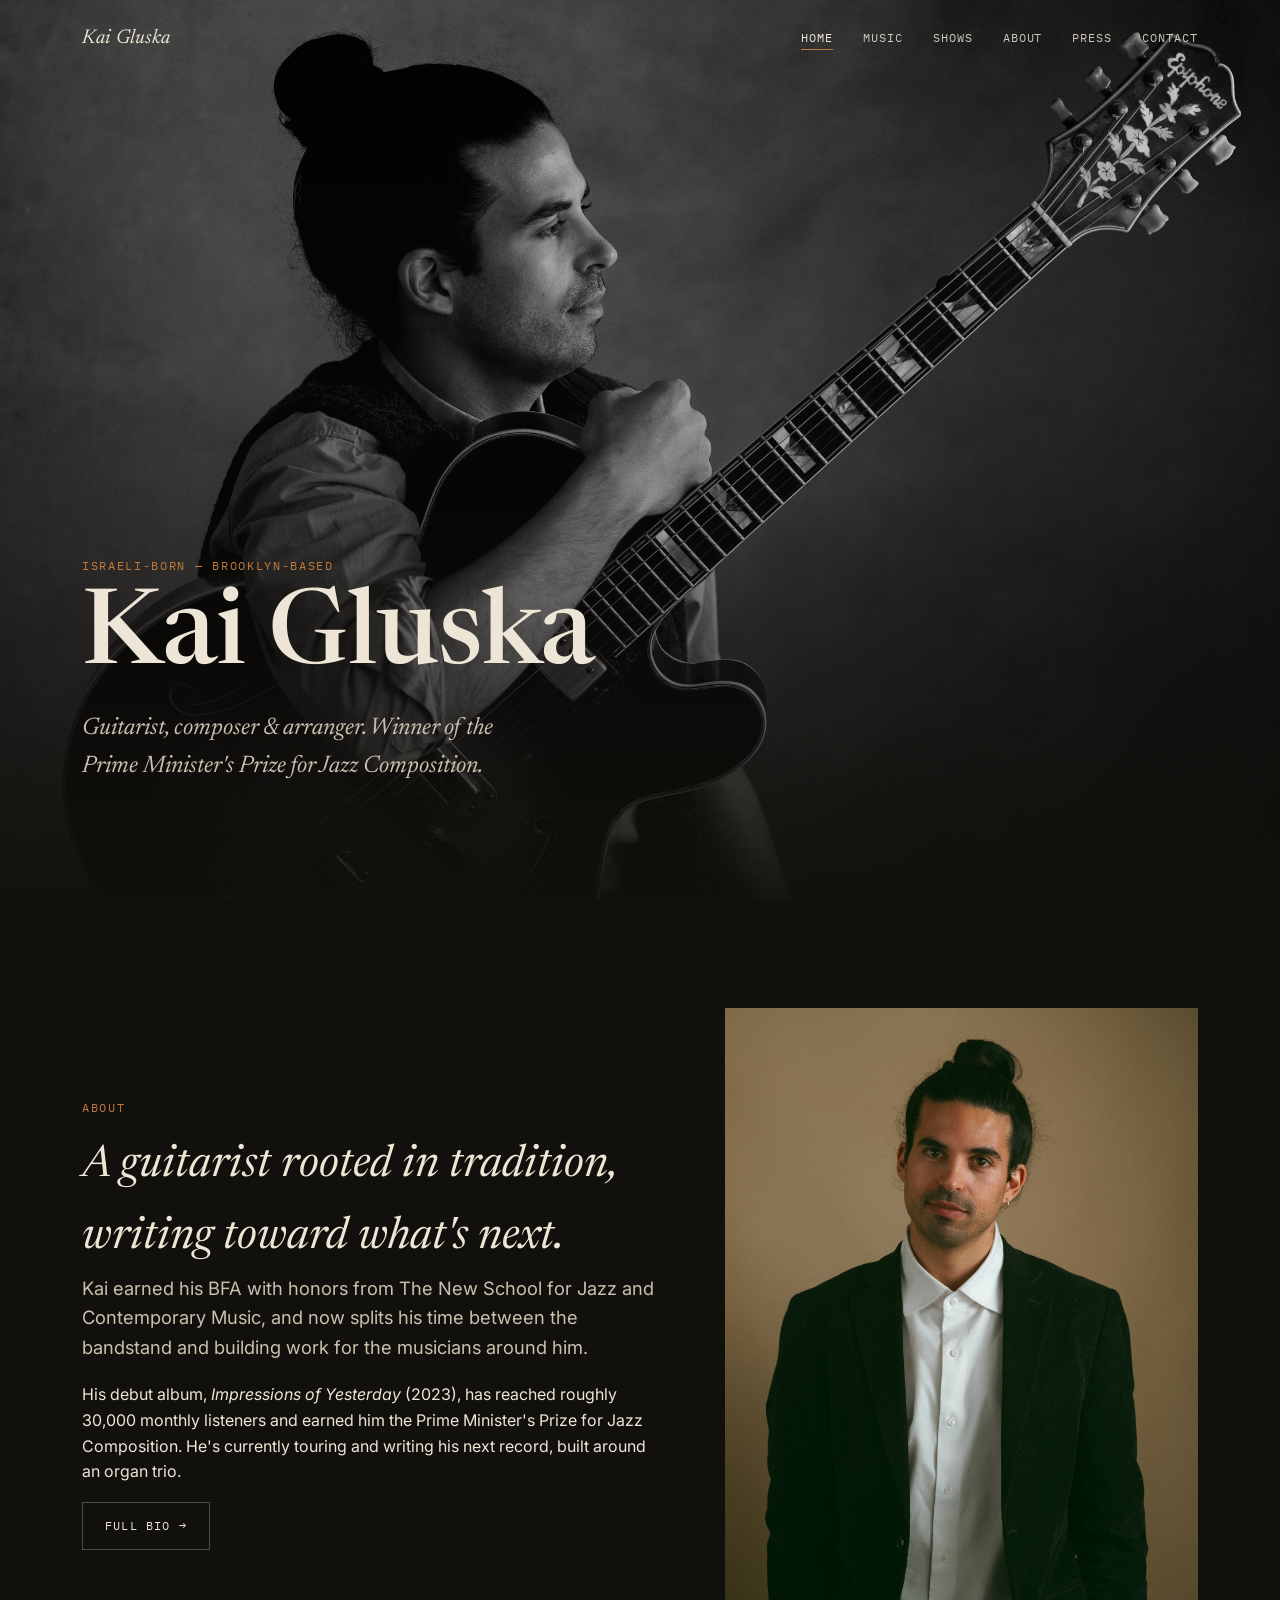
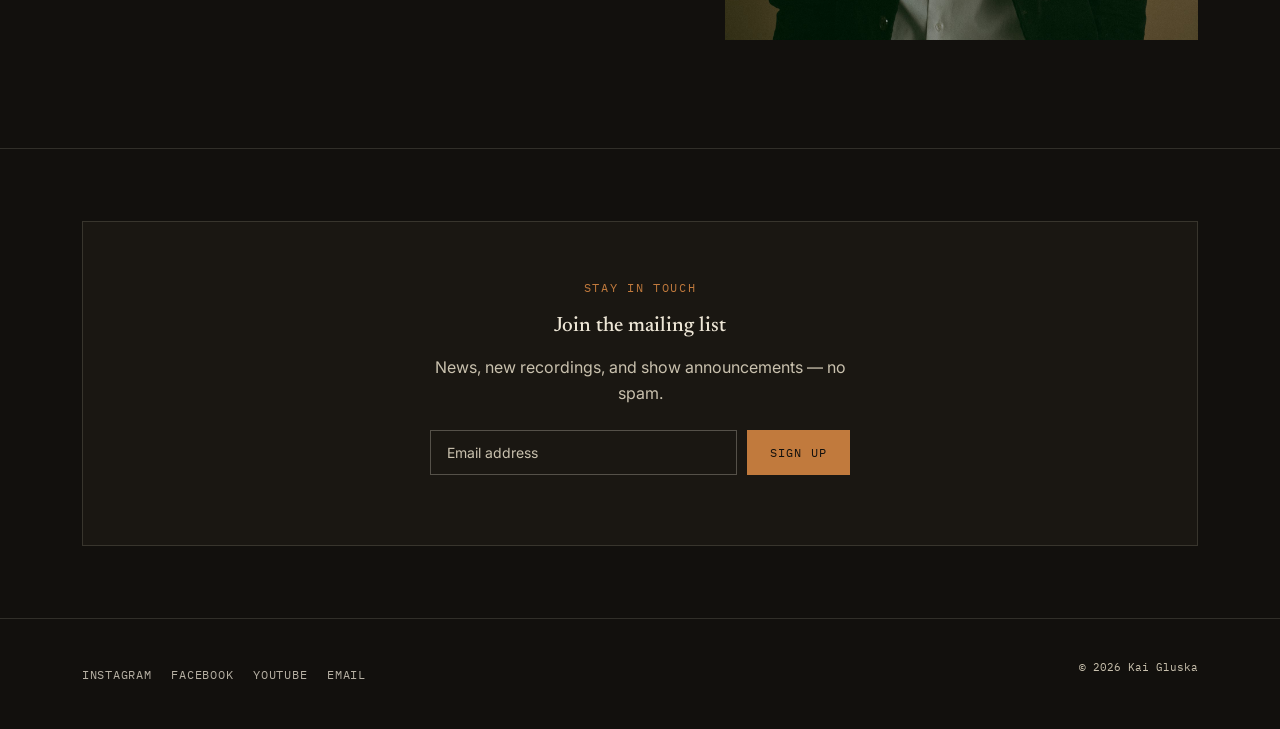
==== index.html @ 4d030dea "Add files via upload" ====
<!DOCTYPE html>
<html lang="en">
<head>
<meta charset="UTF-8">
<meta name="viewport" content="width=device-width, initial-scale=1">
<title>Kai Gluska — Guitarist, Composer &amp; Arranger</title>
<meta name="description" content="Kai Gluska is an Israeli-born, Brooklyn-based guitarist, composer and arranger. Debut album Impressions of Yesterday, winner of the Prime Minister's Prize for Jazz Composition.">
<meta property="og:title" content="Kai Gluska">
<meta property="og:type" content="website">
<link rel="preconnect" href="https://fonts.googleapis.com">
<link rel="preconnect" href="https://fonts.gstatic.com" crossorigin>
<link href="https://fonts.googleapis.com/css2?family=Newsreader:ital,wght@0,400;0,500;1,400;1,500&family=Inter:wght@400;500;600;700&family=IBM+Plex+Mono:wght@400;500&display=swap" rel="stylesheet">
<link rel="stylesheet" href="css/style.css">
</head>
<body>

<header class="site-header">
  <div class="wrap">
    <a class="brand" href="index.html">Kai Gluska</a>
    <button class="nav-toggle" aria-expanded="false">Menu</button>
    <ul class="nav-links">
      <li><a href="index.html" class="active">Home</a></li>
      <li><a href="music.html">Music</a></li>
      <li><a href="shows.html">Shows</a></li>
      <li><a href="about.html">About</a></li>
      <li><a href="press.html">Press</a></li>
      <li><a href="contact.html">Contact</a></li>
    </ul>
  </div>
</header>

<div class="hero">
  <img src="images/hero-profile-bw.jpg" alt="Kai Gluska holding an archtop guitar, in profile">
  <div class="hero-content wrap">
    <p class="eyebrow">Israeli-born — Brooklyn-based</p>
    <h1>Kai Gluska</h1>
    <p class="role">Guitarist, composer &amp; arranger. Winner of the Prime Minister's Prize for Jazz Composition.</p>
  </div>
</div>

<section>
  <div class="wrap grid-2">
    <div>
      <p class="eyebrow">About</p>
      <h2>A guitarist rooted in tradition,<br>writing toward what's next.</h2>
      <p class="lead">Kai earned his BFA with honors from The New School for Jazz and Contemporary Music, and now splits his time between the bandstand and building work for the musicians around him.</p>
      <p>His debut album, <em>Impressions of Yesterday</em> (2023), has reached roughly 30,000 monthly listeners and earned him the Prime Minister's Prize for Jazz Composition. He's currently touring and writing his next record, built around an organ trio.</p>
      <a class="btn" href="about.html">Full bio →</a>
    </div>
    <div class="frame">
      <img src="images/blazer-portrait-color.jpg" alt="Kai Gluska portrait">
    </div>
  </div>
</section>

<hr class="rule">

<section class="tight">
  <div class="wrap">
    <div class="mail-block">
      <p class="eyebrow">Stay in touch</p>
      <h3>Join the mailing list</h3>
      <p style="max-width:44ch;margin:12px auto 0;color:var(--parchment-dim);">News, new recordings, and show announcements — no spam.</p>
      <form class="mail-form">
        <input type="email" placeholder="Email address" required aria-label="Email address">
        <button class="btn solid" type="submit">Sign up</button>
      </form>
      <p class="mail-status" style="margin-top:14px;font-family:var(--mono);font-size:12px;color:var(--brass);"></p>
    </div>
  </div>
</section>

<footer class="site-footer">
  <div class="wrap">
    <ul class="social-links">
      <li><a href="https://www.instagram.com/kaigluska/" target="_blank" rel="noopener">Instagram</a></li>
      <li><a href="https://www.facebook.com/kaygluskamusicpage" target="_blank" rel="noopener">Facebook</a></li>
      <li><a href="https://www.youtube.com/@kaigluska" target="_blank" rel="noopener">YouTube</a></li>
      <li><a href="mailto:kaygluska@gmail.com">Email</a></li>
    </ul>
    <p class="copyright">© 2026 Kai Gluska</p>
  </div>
</footer>

<script src="js/main.js"></script>
</body>
</html>
---- css/style.css ----
/* Kai Gluska — site styles
   Type: Newsreader (display) / Inter (body) / IBM Plex Mono (utility)
   Palette: ink #12100D, parchment #EDE6D6, copper #C17A3D, ember #8C3229, brass #A68A5B
*/

:root {
  --ink: #12100d;
  --ink-2: #1a1712;
  --ink-3: #221e17;
  --parchment: #ede6d6;
  --parchment-dim: #c9c1ae;
  --copper: #c17a3d;
  --ember: #8c3229;
  --brass: #a68a5b;
  --line: rgba(237, 230, 214, 0.14);
  --line-strong: rgba(237, 230, 214, 0.28);

  --display: "Newsreader", ui-serif, Georgia, serif;
  --body: "Inter", ui-sans-serif, system-ui, sans-serif;
  --mono: "IBM Plex Mono", ui-monospace, monospace;

  --maxw: 1180px;
}

* { box-sizing: border-box; }

html { scroll-behavior: smooth; }

body {
  margin: 0;
  background: var(--ink);
  color: var(--parchment);
  font-family: var(--body);
  font-size: 16px;
  line-height: 1.6;
  -webkit-font-smoothing: antialiased;
}

img { max-width: 100%; display: block; }

a { color: inherit; text-decoration: none; }

.wrap {
  max-width: var(--maxw);
  margin: 0 auto;
  padding: 0 32px;
}

.eyebrow {
  font-family: var(--mono);
  font-size: 12px;
  letter-spacing: 0.14em;
  text-transform: uppercase;
  color: var(--copper);
}

h1, h2, h3 {
  font-family: var(--display);
  font-weight: 500;
  margin: 0;
  color: var(--parchment);
}

h1 { font-size: clamp(3rem, 9vw, 6.5rem); line-height: 0.98; letter-spacing: -0.01em; }
h2 { font-size: clamp(1.9rem, 4vw, 2.8rem); font-style: italic; font-weight: 400; }
h3 { font-size: 1.3rem; }

p { margin: 0 0 1.1em; color: var(--parchment); }
p.lead { font-size: 1.15rem; color: var(--parchment-dim); }

::selection { background: var(--copper); color: var(--ink); }

/* Focus visibility */
a:focus-visible, button:focus-visible, input:focus-visible {
  outline: 2px solid var(--copper);
  outline-offset: 3px;
}

/* ---------- Header / Nav ---------- */
.site-header {
  position: fixed;
  top: 0; left: 0; right: 0;
  z-index: 50;
  padding: 22px 0;
  transition: background 0.3s ease, border-color 0.3s ease, padding 0.3s ease;
  border-bottom: 1px solid transparent;
}
.site-header.solid {
  background: rgba(18, 16, 13, 0.92);
  backdrop-filter: blur(6px);
  border-bottom: 1px solid var(--line);
  padding: 14px 0;
}
.site-header .wrap {
  display: flex;
  align-items: center;
  justify-content: space-between;
  gap: 24px;
}
.brand {
  font-family: var(--display);
  font-style: italic;
  font-size: 1.25rem;
  letter-spacing: 0.01em;
}
.nav-links {
  display: flex;
  gap: 30px;
  list-style: none;
  margin: 0; padding: 0;
  font-family: var(--mono);
  font-size: 12px;
  letter-spacing: 0.08em;
  text-transform: uppercase;
}
.nav-links a { padding-bottom: 4px; border-bottom: 1px solid transparent; opacity: 0.85; }
.nav-links a:hover, .nav-links a.active { border-bottom-color: var(--copper); opacity: 1; }
.nav-toggle { display: none; }

@media (max-width: 760px) {
  .nav-links {
    position: fixed;
    top: 0; right: 0; bottom: 0;
    width: 78vw;
    max-width: 320px;
    background: var(--ink-2);
    border-left: 1px solid var(--line);
    flex-direction: column;
    gap: 26px;
    padding: 100px 32px 32px;
    transform: translateX(100%);
    transition: transform 0.35s ease;
  }
  .nav-links.open { transform: translateX(0); }
  .nav-toggle {
    display: block;
    background: none;
    border: 1px solid var(--line-strong);
    color: var(--parchment);
    font-family: var(--mono);
    font-size: 11px;
    letter-spacing: 0.1em;
    padding: 8px 12px;
    z-index: 60;
    position: relative;
  }
}

/* ---------- Hero ---------- */
.hero {
  position: relative;
  min-height: 100vh;
  display: flex;
  align-items: flex-end;
  overflow: hidden;
}
.hero img {
  position: absolute;
  inset: 0;
  width: 100%; height: 100%;
  object-fit: cover;
  object-position: center 22%;
  filter: grayscale(0.15) contrast(1.05);
}
.hero::after {
  content: "";
  position: absolute; inset: 0;
  background: linear-gradient(180deg, rgba(18,16,13,0.15) 0%, rgba(18,16,13,0.35) 55%, rgba(18,16,13,0.96) 100%);
}
.hero-content {
  position: relative;
  z-index: 2;
  width: 100%;
  padding-bottom: 88px;
}
.hero h1 { margin-top: 14px; }
.hero .role {
  font-family: var(--display);
  font-style: italic;
  font-size: clamp(1.1rem, 2.2vw, 1.5rem);
  color: var(--parchment-dim);
  margin-top: 18px;
  max-width: 34ch;
}

/* Pluck divider (signature element, used once) */
.string-divider {
  width: min(600px, 70vw);
  height: 26px;
  margin-top: 18px;
  overflow: visible;
}
.string-divider path {
  fill: none;
  stroke: var(--copper);
  stroke-width: 2;
}
.string-divider.static path { d: path("M0,13 L600,13"); }

/* ---------- Sections ---------- */
section { padding: 108px 0; }
section.tight { padding: 72px 0; }
.section-head { margin-bottom: 48px; }
.section-head .eyebrow { margin-bottom: 10px; }

.rule {
  border: none;
  border-top: 1px solid var(--line);
  margin: 0;
}

.grid-2 {
  display: grid;
  grid-template-columns: 1.1fr 0.9fr;
  gap: 64px;
  align-items: center;
}
@media (max-width: 860px) {
  .grid-2 { grid-template-columns: 1fr; gap: 36px; }
}

.frame { overflow: hidden; }
.frame img { width: 100%; height: 100%; object-fit: cover; }

.btn {
  display: inline-flex;
  align-items: center;
  gap: 10px;
  font-family: var(--mono);
  font-size: 12px;
  letter-spacing: 0.1em;
  text-transform: uppercase;
  border: 1px solid var(--line-strong);
  padding: 13px 22px;
  transition: border-color 0.2s ease, background 0.2s ease;
}
.btn:hover { border-color: var(--copper); background: rgba(193, 122, 61, 0.08); }
.btn.solid {
  background: var(--copper);
  color: var(--ink);
  border-color: var(--copper);
}
.btn.solid:hover { background: #d6924f; }

/* ---------- Dates list ---------- */
.dates-list { list-style: none; margin: 0; padding: 0; }
.date-row {
  display: grid;
  grid-template-columns: 120px 1fr auto;
  gap: 24px;
  align-items: center;
  padding: 22px 0;
  border-bottom: 1px solid var(--line);
}
.date-row:first-child { border-top: 1px solid var(--line); }
.date-row .d {
  font-family: var(--mono);
  font-size: 13px;
  color: var(--copper);
  letter-spacing: 0.04em;
}
.date-row .venue { font-family: var(--display); font-size: 1.15rem; }
.date-row .city { color: var(--parchment-dim); font-size: 0.92rem; }
@media (max-width: 620px) {
  .date-row { grid-template-columns: 1fr; gap: 6px; }
}

.empty-state {
  border: 1px dashed var(--line-strong);
  padding: 48px 32px;
  text-align: center;
}
.empty-state p { color: var(--parchment-dim); margin: 0 0 18px; }

/* ---------- Press ---------- */
.press-list { list-style: none; margin: 0; padding: 0; }
.press-item {
  display: grid;
  grid-template-columns: 100px 160px 1fr;
  gap: 20px;
  align-items: center;
  padding: 22px 0;
  border-bottom: 1px solid var(--line);
}
.press-item:first-child { border-top: 1px solid var(--line); }
.press-thumb {
  width: 100px;
  height: 100px;
  overflow: hidden;
  background: var(--ink-2);
  border: 1px solid var(--line);
  flex-shrink: 0;
}
.press-thumb img { width: 100%; height: 100%; object-fit: cover; }
.press-item .outlet {
  font-family: var(--mono);
  font-size: 12px;
  letter-spacing: 0.08em;
  text-transform: uppercase;
  color: var(--brass);
}
.press-item .desc a { border-bottom: 1px solid var(--line-strong); }
.press-item .desc a:hover { border-color: var(--copper); color: var(--copper); }
@media (max-width: 620px) {
  .press-item { grid-template-columns: 76px 1fr; grid-template-areas: "thumb outlet" "thumb desc"; }
  .press-item .press-thumb { grid-area: thumb; width: 76px; height: 76px; }
  .press-item .outlet { grid-area: outlet; }
  .press-item .desc { grid-area: desc; }
}

/* ---------- Video grid (Watch) ---------- */
.video-row {
  display: grid;
  grid-template-columns: repeat(2, 1fr);
  gap: 20px;
}
.video-short-wrap {
  margin-top: 20px;
  max-width: 280px;
}
.video-frame {
  position: relative;
  width: 100%;
  overflow: hidden;
  background: var(--ink-2);
  border: 1px solid var(--line);
}
.video-frame.landscape { aspect-ratio: 16 / 9; }
.video-frame.portrait { aspect-ratio: 9 / 16; }
.video-frame iframe {
  position: absolute;
  inset: 0;
  width: 100%;
  height: 100%;
  border: 0;
}
@media (max-width: 620px) {
  .video-row { grid-template-columns: 1fr; }
}

/* ---------- Gallery strip ---------- */
.gallery-strip {
  display: grid;
  grid-template-columns: repeat(4, 1fr);
  gap: 4px;
}
.gallery-strip .frame { aspect-ratio: 3/4; }
@media (max-width: 760px) {
  .gallery-strip { grid-template-columns: repeat(2, 1fr); }
}

/* ---------- Mailing list ---------- */
.mail-block {
  background: var(--ink-2);
  border: 1px solid var(--line);
  padding: 56px 40px;
  text-align: center;
}
.mail-form {
  display: flex;
  gap: 10px;
  max-width: 420px;
  margin: 24px auto 0;
}
.mail-form input {
  flex: 1;
  background: transparent;
  border: 1px solid var(--line-strong);
  color: var(--parchment);
  padding: 13px 16px;
  font-family: var(--body);
  font-size: 14px;
}
.mail-form input::placeholder { color: var(--parchment-dim); }
@media (max-width: 480px) {
  .mail-form { flex-direction: column; }
}

/* ---------- Footer ---------- */
.site-footer {
  border-top: 1px solid var(--line);
  padding: 40px 0;
}
.site-footer .wrap {
  display: flex;
  align-items: center;
  justify-content: space-between;
  gap: 20px;
  flex-wrap: wrap;
}
.social-links {
  display: flex;
  gap: 20px;
  list-style: none;
  margin: 0; padding: 0;
  font-family: var(--mono);
  font-size: 12px;
  letter-spacing: 0.06em;
  text-transform: uppercase;
}
.social-links a { opacity: 0.75; }
.social-links a:hover { opacity: 1; color: var(--copper); }
.copyright { font-family: var(--mono); font-size: 11px; color: var(--parchment-dim); }

/* ---------- Page hero (non-home) ---------- */
.page-hero {
  position: relative;
  height: 62vh;
  min-height: 420px;
  display: flex;
  align-items: flex-end;
  margin-top: 0;
  overflow: hidden;
}
.page-hero img {
  position: absolute; inset: 0;
  width: 100%; height: 100%;
  object-fit: cover;
  filter: grayscale(0.1) contrast(1.05);
}
.page-hero::after {
  content: "";
  position: absolute; inset: 0;
  background: linear-gradient(180deg, rgba(18,16,13,0.2) 0%, rgba(18,16,13,0.9) 100%);
}
.page-hero .wrap { position: relative; z-index: 2; padding-bottom: 56px; }

.content-block { max-width: 68ch; }
.content-block p.lead { font-size: 1.25rem; font-family: var(--display); font-style: italic; color: var(--parchment); }

@media (prefers-reduced-motion: reduce) {
  html { scroll-behavior: auto; }
}
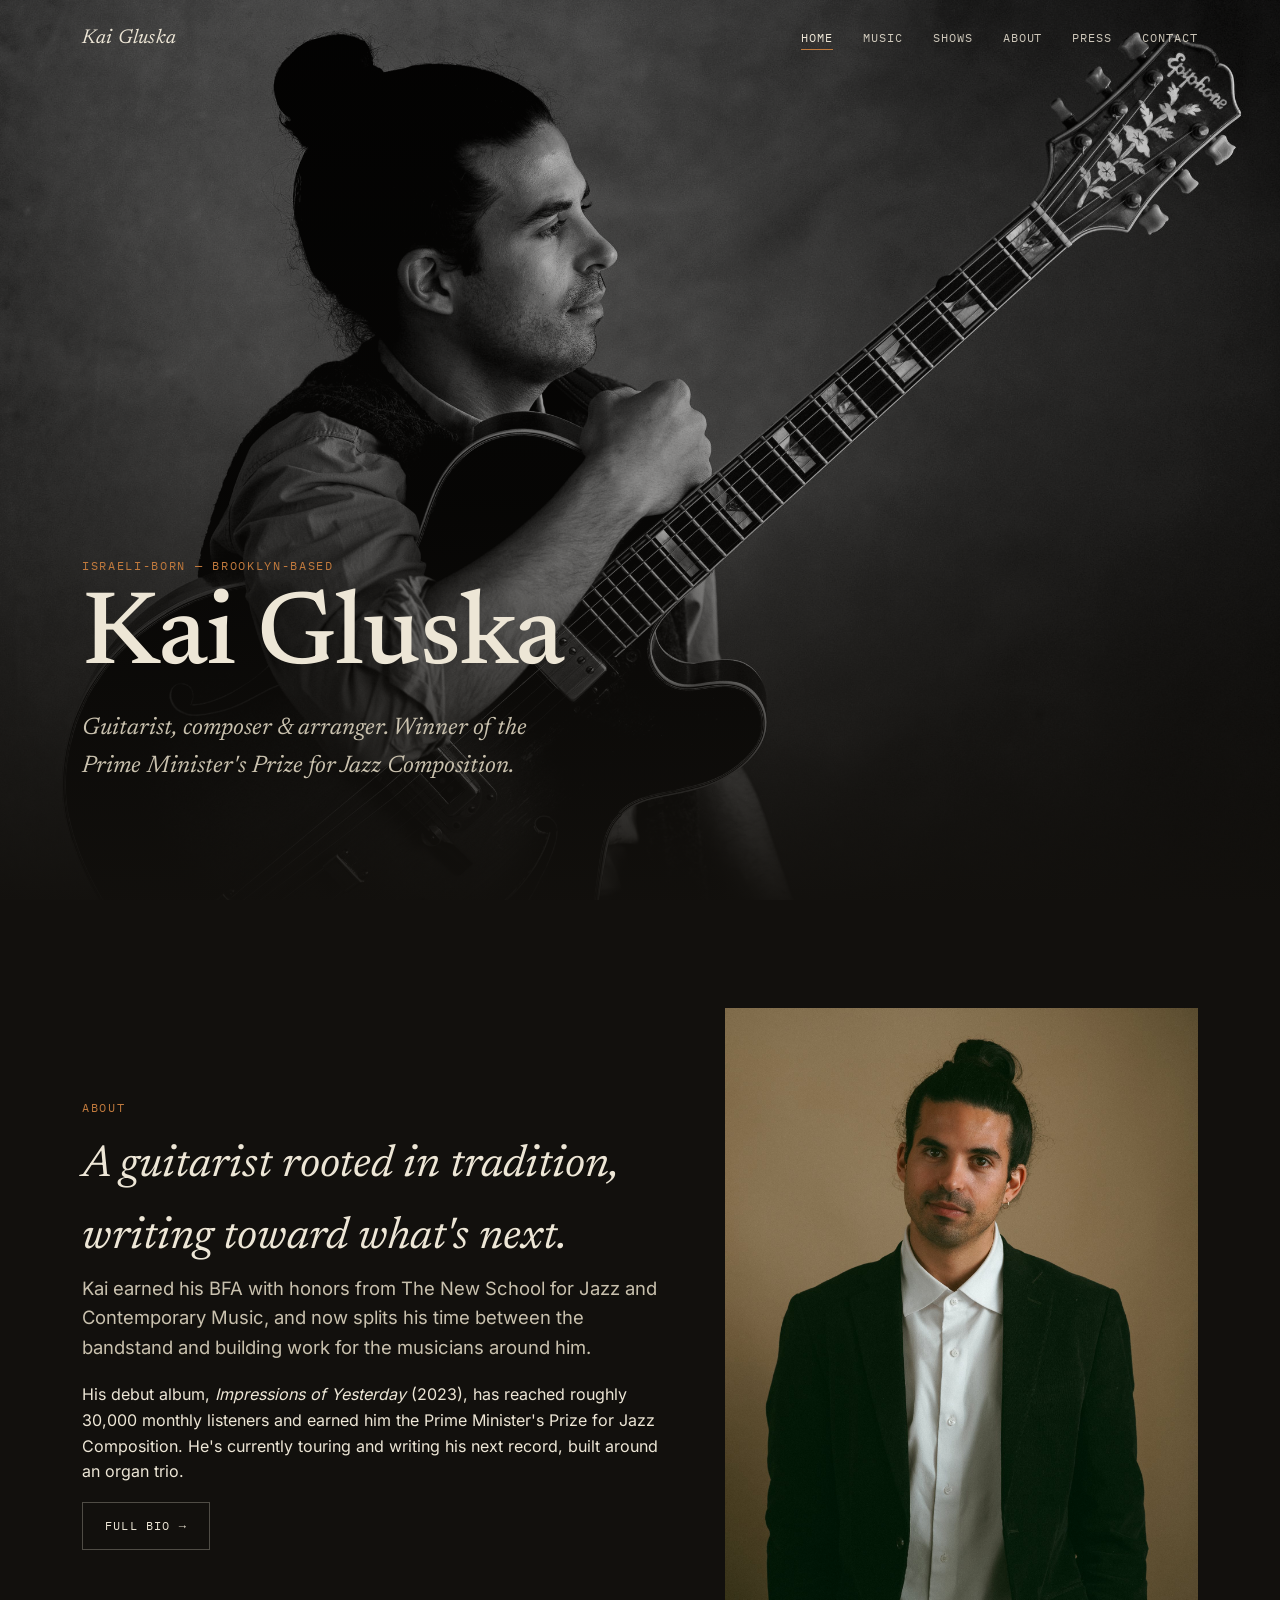
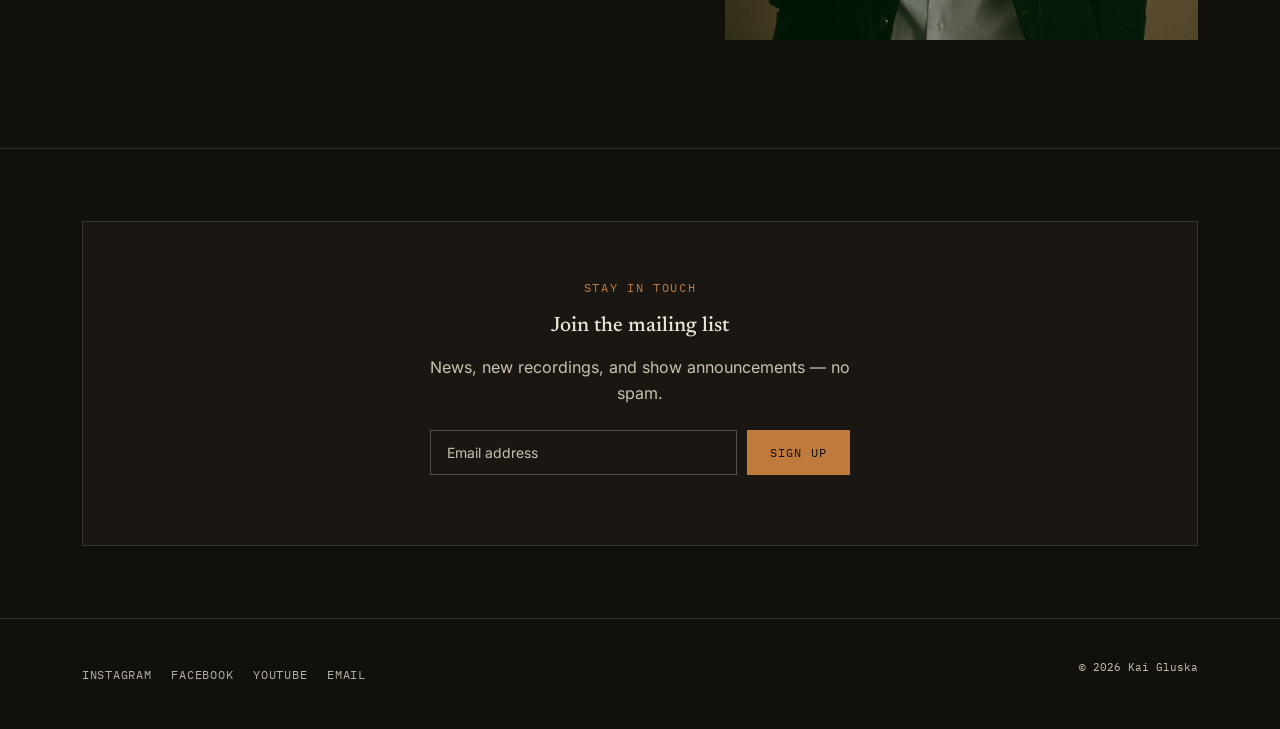
==== commit de263bc0: "Add files via upload" ====
--- a/index.html
+++ b/index.html
@@ -7,9 +7,9 @@
 <meta name="description" content="Kai Gluska is an Israeli-born, Brooklyn-based guitarist, composer and arranger. Debut album Impressions of Yesterday, winner of the Prime Minister's Prize for Jazz Composition.">
 <meta property="og:title" content="Kai Gluska">
 <meta property="og:type" content="website">
-<link rel="preconnect" href="https://fonts.googleapis.com">
-<link rel="preconnect" href="https://fonts.gstatic.com" crossorigin>
-<link href="https://fonts.googleapis.com/css2?family=Newsreader:ital,wght@0,400;0,500;1,400;1,500&family=Inter:wght@400;500;600;700&family=IBM+Plex+Mono:wght@400;500&display=swap" rel="stylesheet">
+<link rel="canonical" href="https://www.kaigluska.com/">
+<link rel="preload" href="fonts/newsreader-latin-500-normal.woff2" as="font" type="font/woff2" crossorigin>
+<link rel="preload" href="fonts/inter-latin-400-normal.woff2" as="font" type="font/woff2" crossorigin>
 <link rel="stylesheet" href="css/style.css">
 </head>
 <body>
@@ -17,7 +17,11 @@
 <header class="site-header">
   <div class="wrap">
     <a class="brand" href="index.html">Kai Gluska</a>
-    <button class="nav-toggle" aria-expanded="false">Menu</button>
+    <button class="nav-toggle" aria-expanded="false" aria-label="Menu">
+      <span class="bar"></span>
+      <span class="bar"></span>
+      <span class="bar"></span>
+    </button>
     <ul class="nav-links">
       <li><a href="index.html" class="active">Home</a></li>
       <li><a href="music.html">Music</a></li>
@@ -73,9 +77,9 @@
 <footer class="site-footer">
   <div class="wrap">
     <ul class="social-links">
-      <li><a href="https://www.instagram.com/kaigluska/" target="_blank" rel="noopener">Instagram</a></li>
-      <li><a href="https://www.facebook.com/kaygluskamusicpage" target="_blank" rel="noopener">Facebook</a></li>
-      <li><a href="https://www.youtube.com/@kaigluska" target="_blank" rel="noopener">YouTube</a></li>
+      <li><a href="https://www.instagram.com/kaigluska/" target="_blank" rel="noopener noreferrer">Instagram</a></li>
+      <li><a href="https://www.facebook.com/kaygluskamusicpage" target="_blank" rel="noopener noreferrer">Facebook</a></li>
+      <li><a href="https://www.youtube.com/@kaigluska" target="_blank" rel="noopener noreferrer">YouTube</a></li>
       <li><a href="mailto:kaygluska@gmail.com">Email</a></li>
     </ul>
     <p class="copyright">© 2026 Kai Gluska</p>
--- a/css/style.css
+++ b/css/style.css
@@ -1,3 +1,15 @@
+/* Self-hosted fonts (no third-party requests) */
+@font-face { font-family: "Newsreader"; font-style: normal; font-weight: 400; font-display: swap; src: url("../fonts/newsreader-latin-400-normal.woff2") format("woff2"); }
+@font-face { font-family: "Newsreader"; font-style: italic; font-weight: 400; font-display: swap; src: url("../fonts/newsreader-latin-400-italic.woff2") format("woff2"); }
+@font-face { font-family: "Newsreader"; font-style: normal; font-weight: 500; font-display: swap; src: url("../fonts/newsreader-latin-500-normal.woff2") format("woff2"); }
+@font-face { font-family: "Newsreader"; font-style: italic; font-weight: 500; font-display: swap; src: url("../fonts/newsreader-latin-500-italic.woff2") format("woff2"); }
+@font-face { font-family: "Inter"; font-style: normal; font-weight: 400; font-display: swap; src: url("../fonts/inter-latin-400-normal.woff2") format("woff2"); }
+@font-face { font-family: "Inter"; font-style: normal; font-weight: 500; font-display: swap; src: url("../fonts/inter-latin-500-normal.woff2") format("woff2"); }
+@font-face { font-family: "Inter"; font-style: normal; font-weight: 600; font-display: swap; src: url("../fonts/inter-latin-600-normal.woff2") format("woff2"); }
+@font-face { font-family: "Inter"; font-style: normal; font-weight: 700; font-display: swap; src: url("../fonts/inter-latin-700-normal.woff2") format("woff2"); }
+@font-face { font-family: "IBM Plex Mono"; font-style: normal; font-weight: 400; font-display: swap; src: url("../fonts/ibm-plex-mono-latin-400-normal.woff2") format("woff2"); }
+@font-face { font-family: "IBM Plex Mono"; font-style: normal; font-weight: 500; font-display: swap; src: url("../fonts/ibm-plex-mono-latin-500-normal.woff2") format("woff2"); }
+
 /* Kai Gluska — site styles
    Type: Newsreader (display) / Inter (body) / IBM Plex Mono (utility)
    Palette: ink #12100D, parchment #EDE6D6, copper #C17A3D, ember #8C3229, brass #A68A5B
@@ -86,8 +98,8 @@
   border-bottom: 1px solid transparent;
 }
 .site-header.solid {
-  background: rgba(18, 16, 13, 0.92);
-  backdrop-filter: blur(6px);
+  background: var(--ink-2);
+  box-shadow: 0 1px 0 var(--line-strong), 0 12px 28px rgba(0, 0, 0, 0.4);
   border-bottom: 1px solid var(--line);
   padding: 14px 0;
 }
@@ -133,17 +145,29 @@
   }
   .nav-links.open { transform: translateX(0); }
   .nav-toggle {
-    display: block;
+    display: flex;
+    flex-direction: column;
+    justify-content: center;
+    align-items: center;
+    gap: 5px;
+    width: 40px;
+    height: 40px;
     background: none;
     border: 1px solid var(--line-strong);
-    color: var(--parchment);
-    font-family: var(--mono);
-    font-size: 11px;
-    letter-spacing: 0.1em;
-    padding: 8px 12px;
+    padding: 0;
     z-index: 60;
     position: relative;
   }
+  .nav-toggle .bar {
+    display: block;
+    width: 18px;
+    height: 1.5px;
+    background: var(--parchment);
+    transition: transform 0.25s ease, opacity 0.2s ease;
+  }
+  .nav-toggle.open .bar:nth-child(1) { transform: translateY(6.5px) rotate(45deg); }
+  .nav-toggle.open .bar:nth-child(2) { opacity: 0; }
+  .nav-toggle.open .bar:nth-child(3) { transform: translateY(-6.5px) rotate(-45deg); }
 }
 
 /* ---------- Hero ---------- */
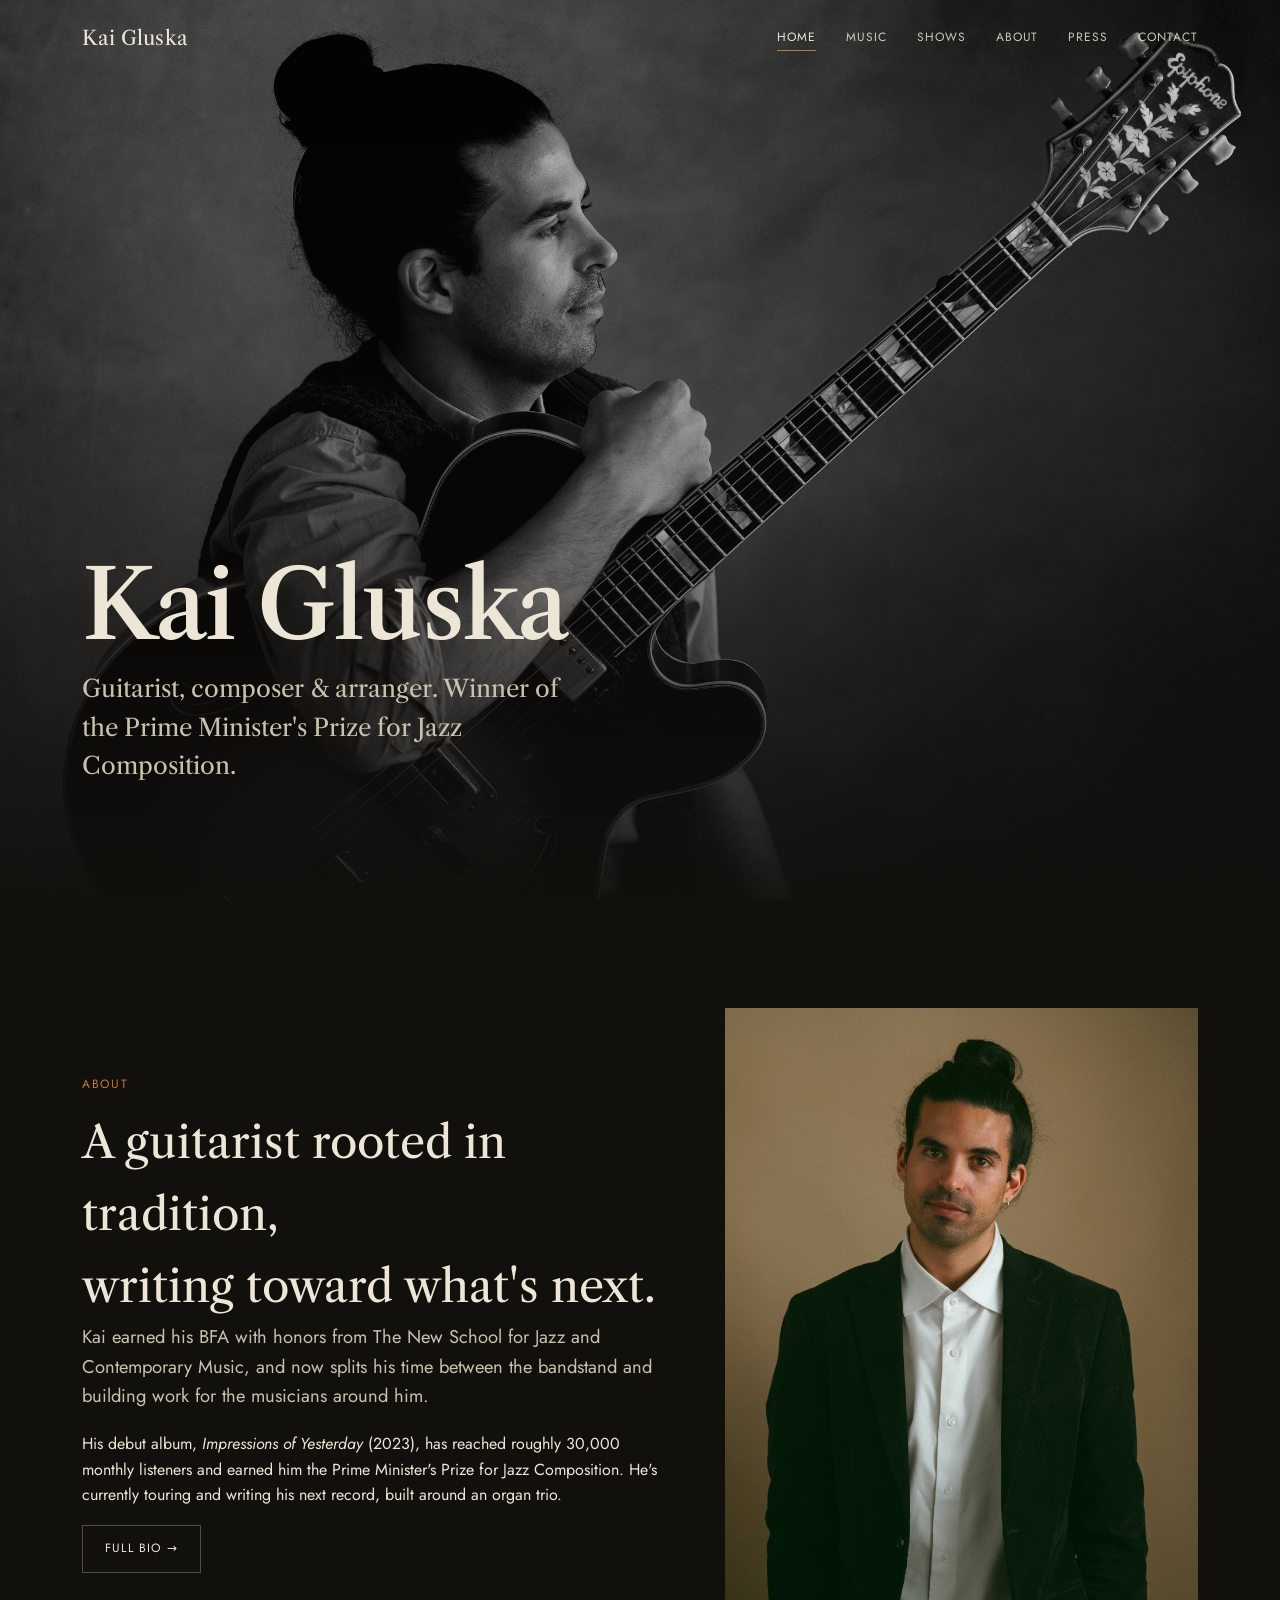
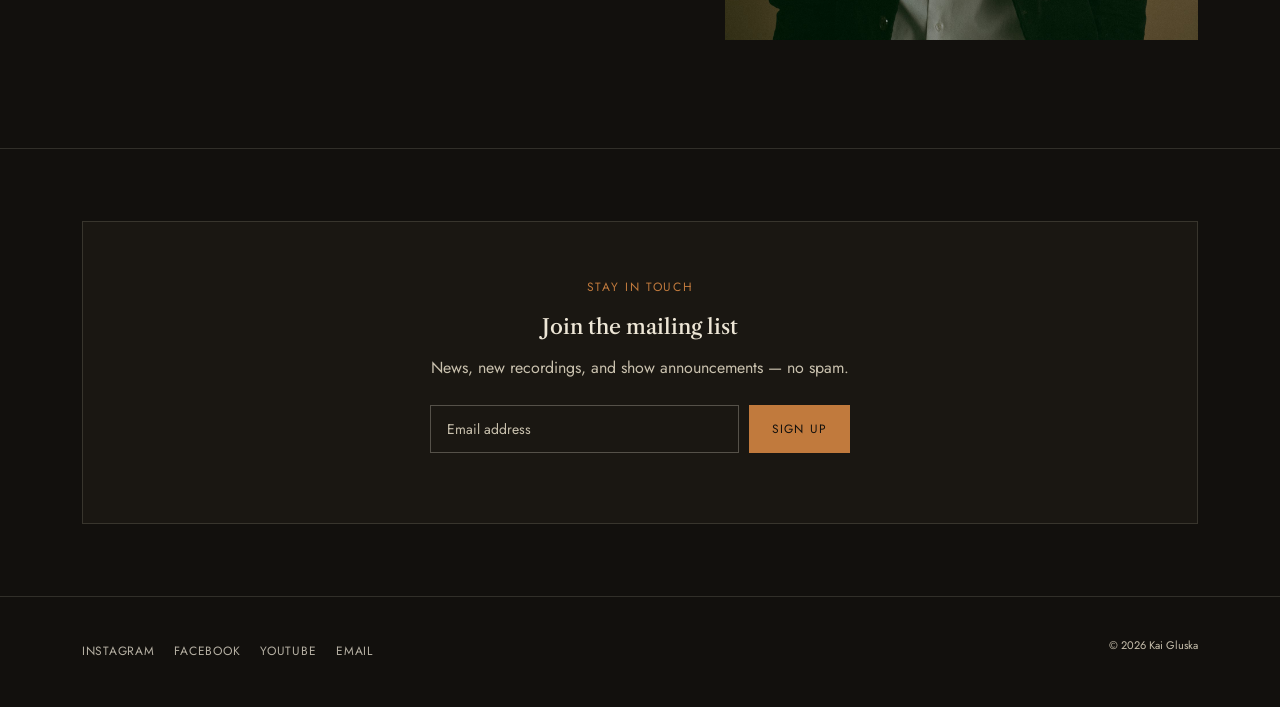
==== commit fe43f7cf: "Add files via upload" ====
--- a/index.html
+++ b/index.html
@@ -8,8 +8,8 @@
 <meta property="og:title" content="Kai Gluska">
 <meta property="og:type" content="website">
 <link rel="canonical" href="https://www.kaigluska.com/">
-<link rel="preload" href="fonts/newsreader-latin-500-normal.woff2" as="font" type="font/woff2" crossorigin>
-<link rel="preload" href="fonts/inter-latin-400-normal.woff2" as="font" type="font/woff2" crossorigin>
+<link rel="preload" href="fonts/libre-caslon-text-variable.woff2" as="font" type="font/woff2" crossorigin>
+<link rel="preload" href="fonts/jost-latin-400-normal.woff2" as="font" type="font/woff2" crossorigin>
 <link rel="stylesheet" href="css/style.css">
 </head>
 <body>
@@ -36,7 +36,6 @@
 <div class="hero">
   <img src="images/hero-profile-bw.jpg" alt="Kai Gluska holding an archtop guitar, in profile">
   <div class="hero-content wrap">
-    <p class="eyebrow">Israeli-born — Brooklyn-based</p>
     <h1>Kai Gluska</h1>
     <p class="role">Guitarist, composer &amp; arranger. Winner of the Prime Minister's Prize for Jazz Composition.</p>
   </div>
@@ -80,7 +79,7 @@
       <li><a href="https://www.instagram.com/kaigluska/" target="_blank" rel="noopener noreferrer">Instagram</a></li>
       <li><a href="https://www.facebook.com/kaygluskamusicpage" target="_blank" rel="noopener noreferrer">Facebook</a></li>
       <li><a href="https://www.youtube.com/@kaigluska" target="_blank" rel="noopener noreferrer">YouTube</a></li>
-      <li><a href="mailto:kaygluska@gmail.com">Email</a></li>
+      <li><a href="mailto:kaigluska@gmail.com">Email</a></li>
     </ul>
     <p class="copyright">© 2026 Kai Gluska</p>
   </div>
--- a/css/style.css
+++ b/css/style.css
@@ -1,17 +1,12 @@
 /* Self-hosted fonts (no third-party requests) */
-@font-face { font-family: "Newsreader"; font-style: normal; font-weight: 400; font-display: swap; src: url("../fonts/newsreader-latin-400-normal.woff2") format("woff2"); }
-@font-face { font-family: "Newsreader"; font-style: italic; font-weight: 400; font-display: swap; src: url("../fonts/newsreader-latin-400-italic.woff2") format("woff2"); }
-@font-face { font-family: "Newsreader"; font-style: normal; font-weight: 500; font-display: swap; src: url("../fonts/newsreader-latin-500-normal.woff2") format("woff2"); }
-@font-face { font-family: "Newsreader"; font-style: italic; font-weight: 500; font-display: swap; src: url("../fonts/newsreader-latin-500-italic.woff2") format("woff2"); }
-@font-face { font-family: "Inter"; font-style: normal; font-weight: 400; font-display: swap; src: url("../fonts/inter-latin-400-normal.woff2") format("woff2"); }
-@font-face { font-family: "Inter"; font-style: normal; font-weight: 500; font-display: swap; src: url("../fonts/inter-latin-500-normal.woff2") format("woff2"); }
-@font-face { font-family: "Inter"; font-style: normal; font-weight: 600; font-display: swap; src: url("../fonts/inter-latin-600-normal.woff2") format("woff2"); }
-@font-face { font-family: "Inter"; font-style: normal; font-weight: 700; font-display: swap; src: url("../fonts/inter-latin-700-normal.woff2") format("woff2"); }
-@font-face { font-family: "IBM Plex Mono"; font-style: normal; font-weight: 400; font-display: swap; src: url("../fonts/ibm-plex-mono-latin-400-normal.woff2") format("woff2"); }
-@font-face { font-family: "IBM Plex Mono"; font-style: normal; font-weight: 500; font-display: swap; src: url("../fonts/ibm-plex-mono-latin-500-normal.woff2") format("woff2"); }
+@font-face { font-family: "Libre Caslon Text"; font-style: normal; font-weight: 400 700; font-display: swap; src: url("../fonts/libre-caslon-text-variable.woff2") format("woff2"); }
+@font-face { font-family: "Jost"; font-style: normal; font-weight: 400; font-display: swap; src: url("../fonts/jost-latin-400-normal.woff2") format("woff2"); }
+@font-face { font-family: "Jost"; font-style: normal; font-weight: 500; font-display: swap; src: url("../fonts/jost-latin-500-normal.woff2") format("woff2"); }
+@font-face { font-family: "Jost"; font-style: normal; font-weight: 600; font-display: swap; src: url("../fonts/jost-latin-600-normal.woff2") format("woff2"); }
+@font-face { font-family: "Jost"; font-style: italic; font-weight: 400; font-display: swap; src: url("../fonts/jost-latin-400-italic.woff2") format("woff2"); }
 
 /* Kai Gluska — site styles
-   Type: Newsreader (display) / Inter (body) / IBM Plex Mono (utility)
+   Type: Libre Caslon Text (display) / Jost (body + labels)
    Palette: ink #12100D, parchment #EDE6D6, copper #C17A3D, ember #8C3229, brass #A68A5B
 */
 
@@ -27,9 +22,9 @@
   --line: rgba(237, 230, 214, 0.14);
   --line-strong: rgba(237, 230, 214, 0.28);
 
-  --display: "Newsreader", ui-serif, Georgia, serif;
-  --body: "Inter", ui-sans-serif, system-ui, sans-serif;
-  --mono: "IBM Plex Mono", ui-monospace, monospace;
+  --display: "Libre Caslon Text", ui-serif, Georgia, serif;
+  --body: "Jost", ui-sans-serif, system-ui, sans-serif;
+  --mono: "Jost", ui-sans-serif, system-ui, sans-serif;
 
   --maxw: 1180px;
 }
@@ -73,8 +68,8 @@
   color: var(--parchment);
 }
 
-h1 { font-size: clamp(3rem, 9vw, 6.5rem); line-height: 0.98; letter-spacing: -0.01em; }
-h2 { font-size: clamp(1.9rem, 4vw, 2.8rem); font-style: italic; font-weight: 400; }
+h1 { font-size: clamp(2.75rem, 8vw, 6rem); line-height: 0.98; letter-spacing: -0.02em; font-weight: 500; }
+h2 { font-size: clamp(1.9rem, 4vw, 2.8rem); font-style: normal; font-weight: 400; }
 h3 { font-size: 1.3rem; }
 
 p { margin: 0 0 1.1em; color: var(--parchment); }
@@ -111,7 +106,7 @@
 }
 .brand {
   font-family: var(--display);
-  font-style: italic;
+  font-style: normal;
   font-size: 1.25rem;
   letter-spacing: 0.01em;
 }
@@ -200,7 +195,7 @@
 .hero h1 { margin-top: 14px; }
 .hero .role {
   font-family: var(--display);
-  font-style: italic;
+  font-style: normal;
   font-size: clamp(1.1rem, 2.2vw, 1.5rem);
   color: var(--parchment-dim);
   margin-top: 18px;
@@ -450,7 +445,7 @@
 .page-hero .wrap { position: relative; z-index: 2; padding-bottom: 56px; }
 
 .content-block { max-width: 68ch; }
-.content-block p.lead { font-size: 1.25rem; font-family: var(--display); font-style: italic; color: var(--parchment); }
+.content-block p.lead { font-size: 1.25rem; font-family: var(--display); font-style: normal; color: var(--parchment); }
 
 @media (prefers-reduced-motion: reduce) {
   html { scroll-behavior: auto; }
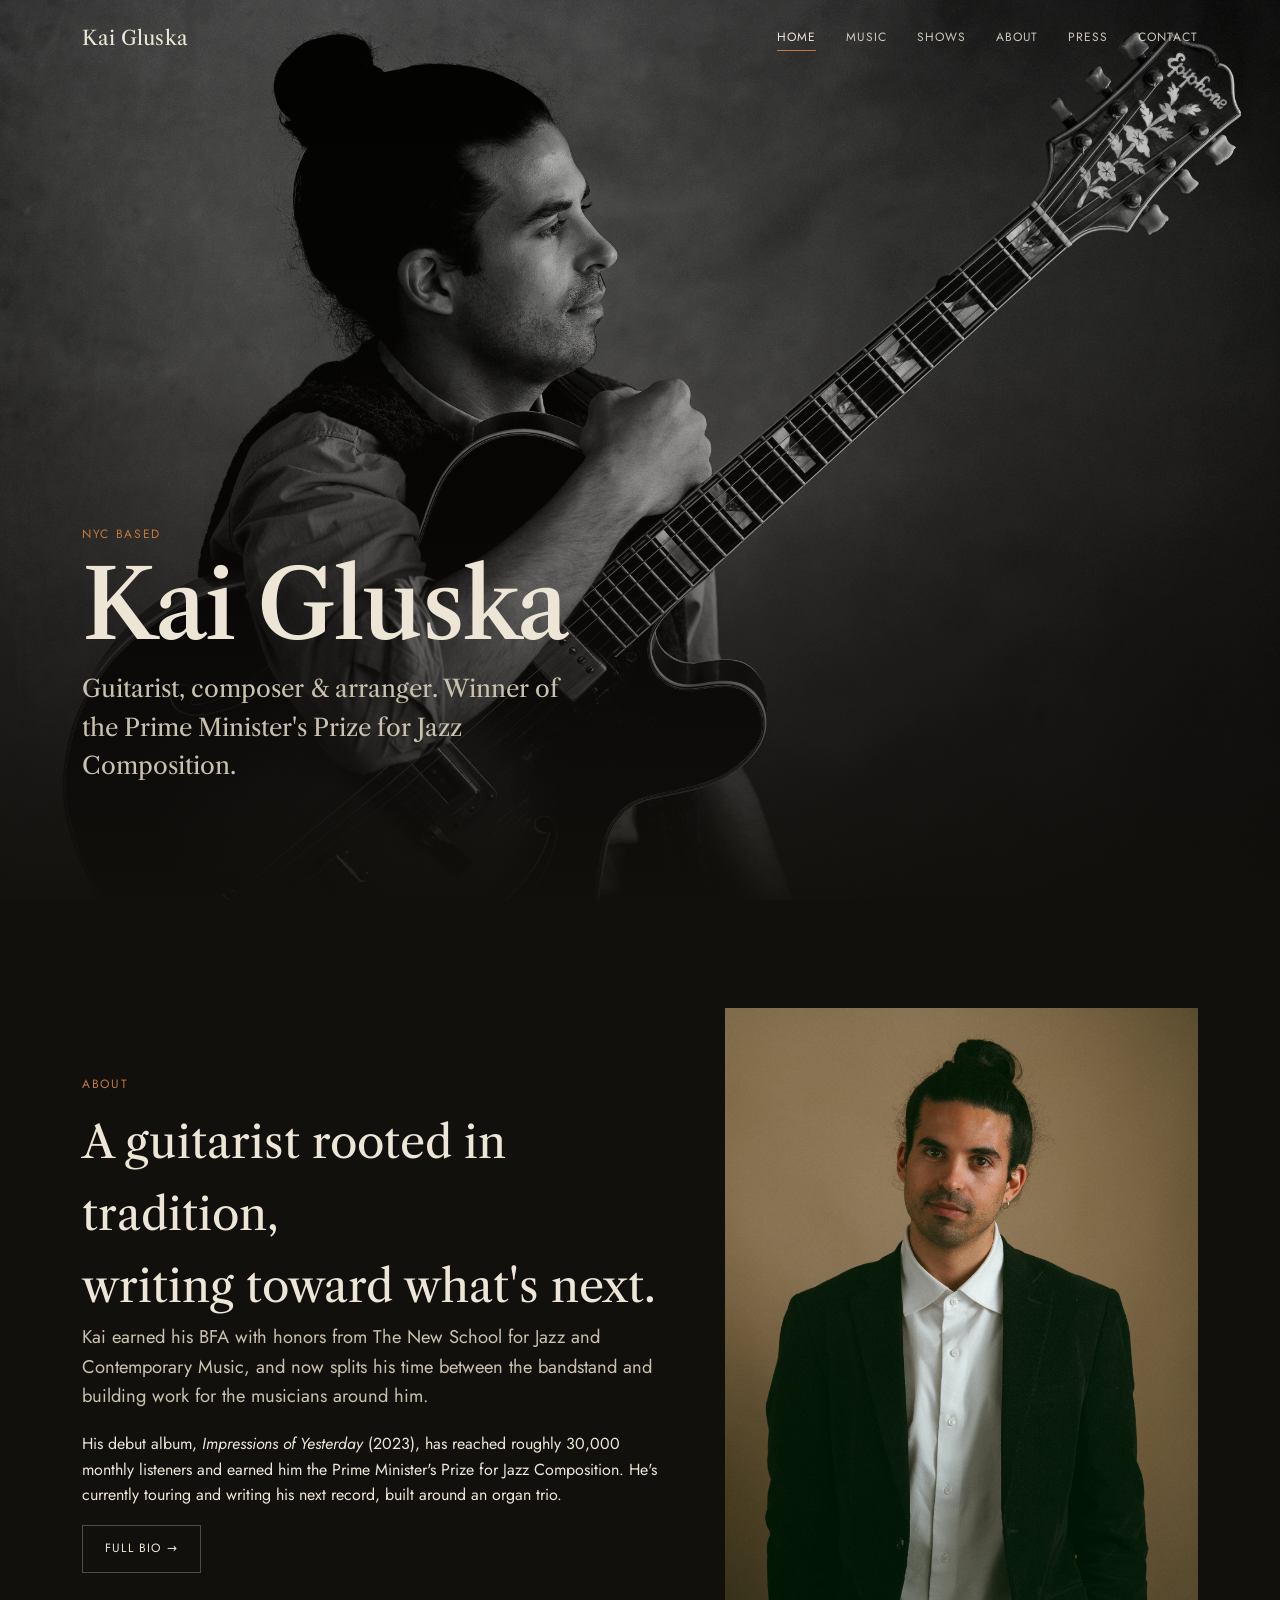
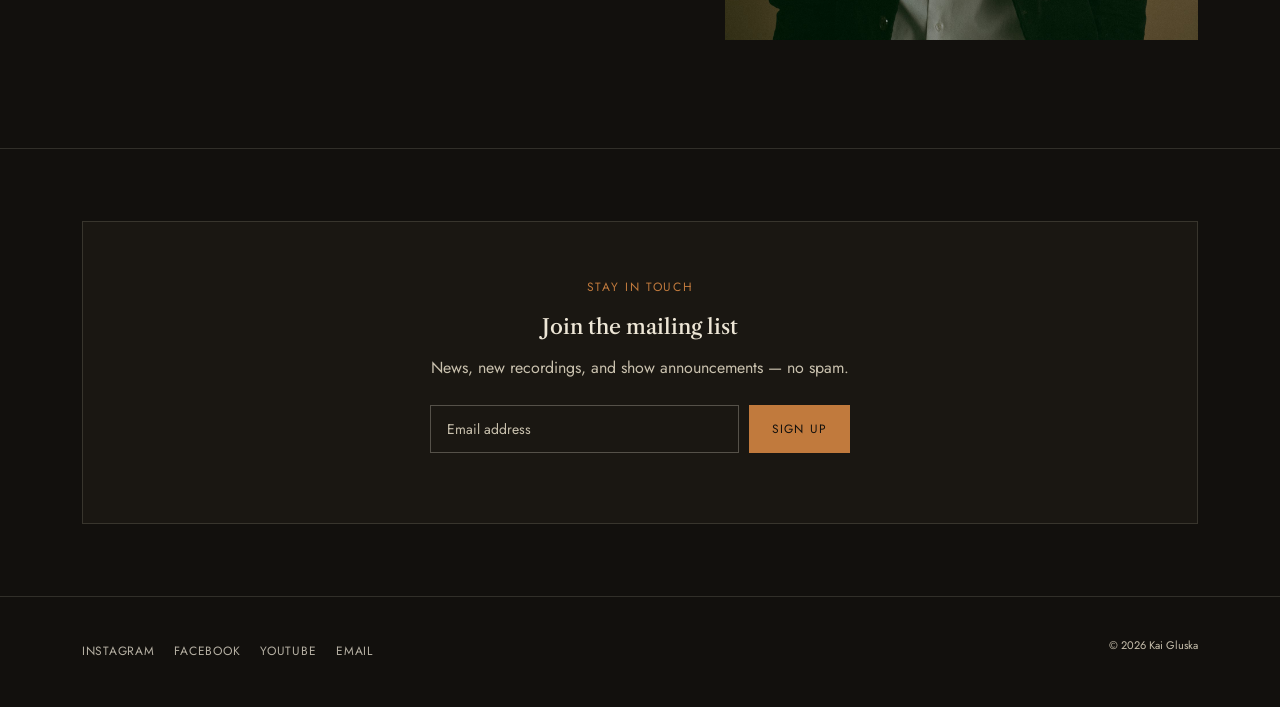
==== commit 76690421: "Add files via upload" ====
--- a/index.html
+++ b/index.html
@@ -36,6 +36,7 @@
 <div class="hero">
   <img src="images/hero-profile-bw.jpg" alt="Kai Gluska holding an archtop guitar, in profile">
   <div class="hero-content wrap">
+    <p class="eyebrow">NYC based</p>
     <h1>Kai Gluska</h1>
     <p class="role">Guitarist, composer &amp; arranger. Winner of the Prime Minister's Prize for Jazz Composition.</p>
   </div>
